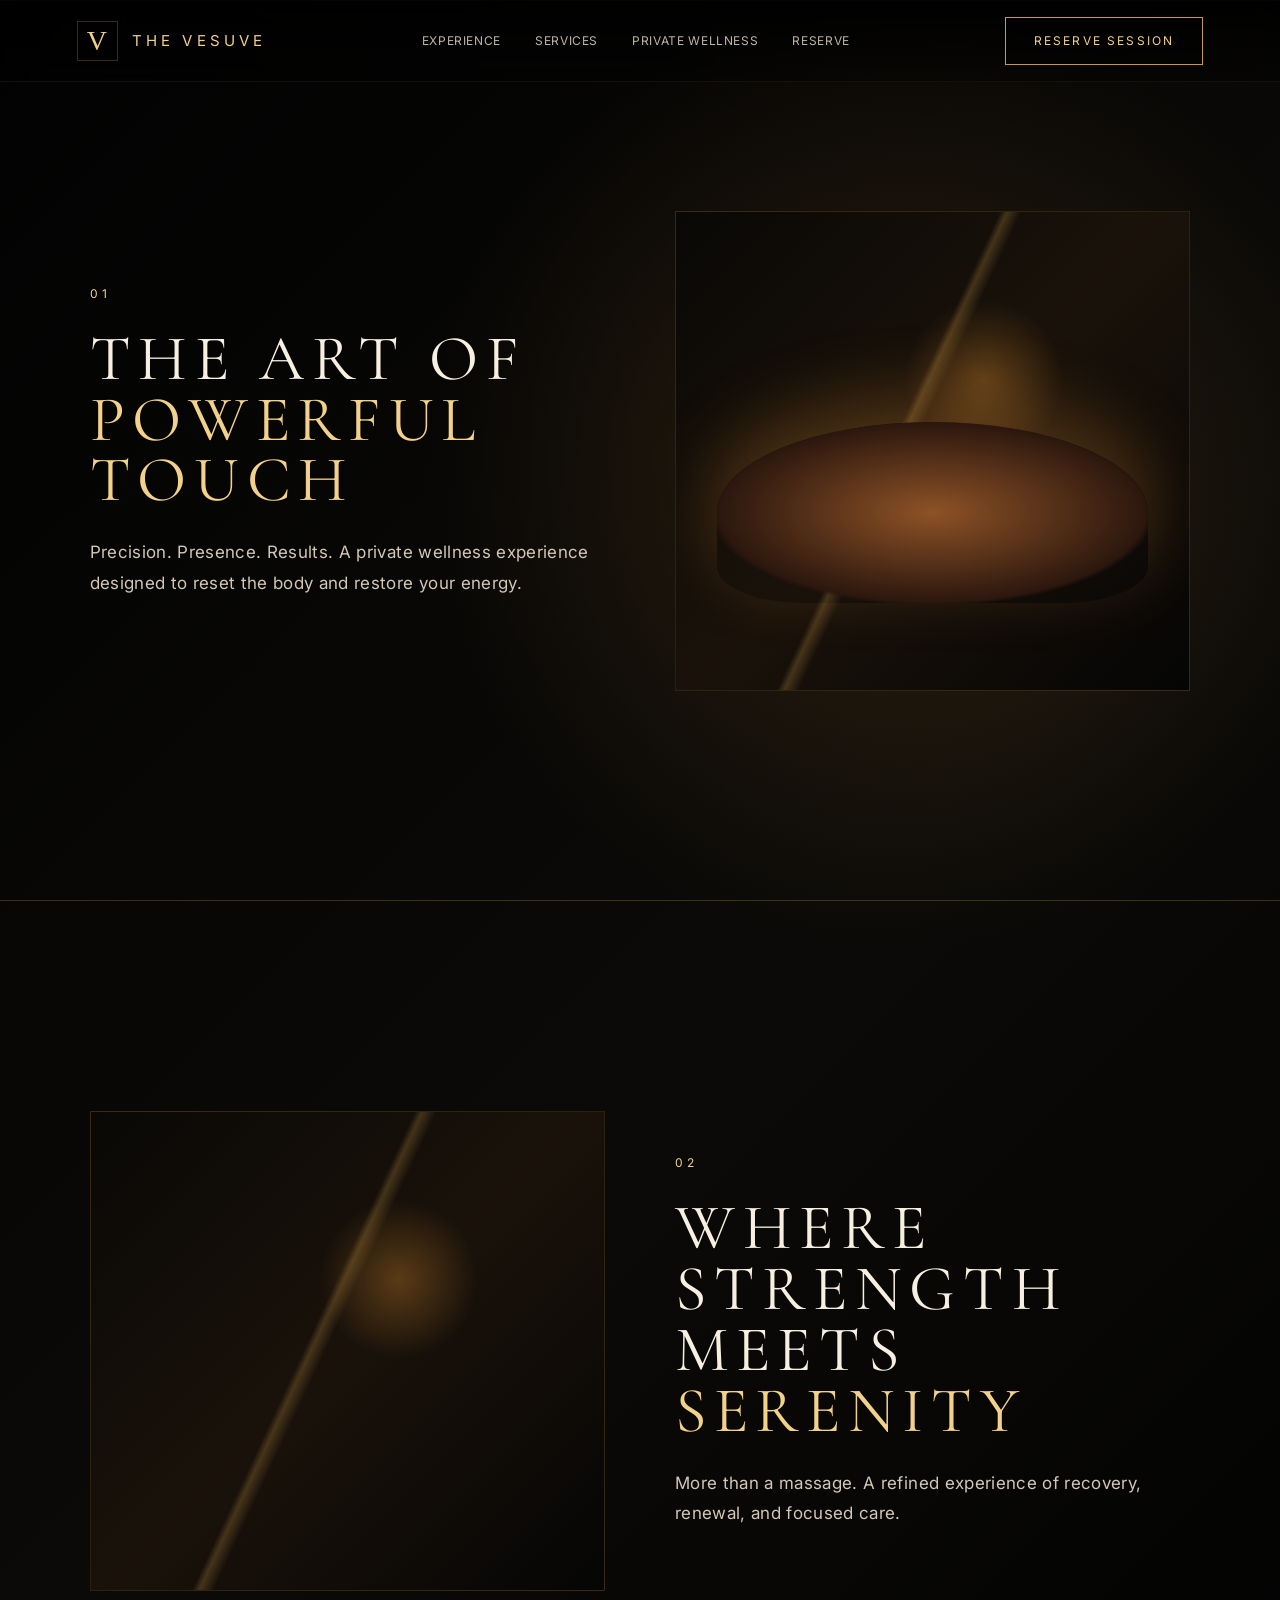
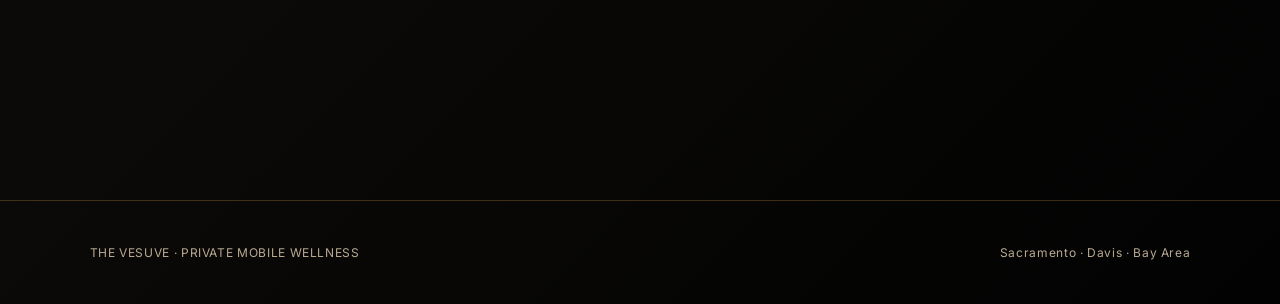
==== experience.html @ 871d91bc "Add files via upload Initial website upload" ====
<!doctype html><html lang="en"><head><meta charset="utf-8"><meta name="viewport" content="width=device-width, initial-scale=1">
<link rel="preconnect" href="https://fonts.googleapis.com"><link href="https://fonts.googleapis.com/css2?family=Cormorant+Garamond:wght@400;500&family=Inter:wght@300;400;500;600&display=swap" rel="stylesheet"><link rel="stylesheet" href="styles.css"><title>Experience | The Vesuve</title></head><body class="page"><header class="nav">
<a class="logo" href="index.html"><span class="logo-mark">V</span><span class="logo-text">THE VESUVE</span></a>
<nav class="nav-links"><a href="experience.html">Experience</a><a href="services.html">Services</a><a href="private-wellness.html">Private Wellness</a><a href="reserve.html">Reserve</a></nav>
<a class="btn" href="reserve.html">Reserve Session</a><div class="menu">☰</div>
</header><main><section class="section"><div><div class="kicker">01</div><h2>THE ART OF <span class="gold">POWERFUL TOUCH</span></h2><p class="copy">Precision. Presence. Results. A private wellness experience designed to reset the body and restore your energy.</p></div><div class="visual hands"></div></section><section class="section"><div class="visual"></div><div><div class="kicker">02</div><h2>WHERE STRENGTH MEETS <span class="gold">SERENITY</span></h2><p class="copy">More than a massage. A refined experience of recovery, renewal, and focused care.</p></div></section></main><footer class="footer"><div>THE VESUVE · PRIVATE MOBILE WELLNESS</div><div>Sacramento · Davis · Bay Area</div></footer></body></html>
---- styles.css ----
:root{
  --black:#050505; --black2:#0b0a08; --gold:#c89b43; --gold2:#f2d18a;
  --cream:#f7efe0; --muted:#b9aa92; --line:rgba(200,155,67,.28);
}
*{box-sizing:border-box}
html{scroll-behavior:smooth}
body{margin:0;background:var(--black);color:var(--cream);font-family:Inter,Arial,sans-serif;letter-spacing:.04em}
a{text-decoration:none;color:inherit}
.page{min-height:100vh;background:radial-gradient(circle at 70% 25%,rgba(201,139,54,.18),transparent 28%),linear-gradient(135deg,#020202,#0b0a08 55%,#020202)}
.nav{position:fixed;top:0;left:0;right:0;z-index:20;height:82px;display:flex;align-items:center;justify-content:space-between;padding:0 6vw;background:linear-gradient(to bottom,rgba(0,0,0,.85),rgba(0,0,0,.25));backdrop-filter:blur(10px);border-bottom:1px solid rgba(200,155,67,.10)}
.logo{display:flex;align-items:center;gap:14px;color:var(--gold2)}
.logo-mark{font-family:Georgia,serif;font-size:28px;line-height:1;border:1px solid var(--line);padding:5px 9px;color:var(--gold2)}
.logo-text{font-size:15px;letter-spacing:.28em}
.nav-links{display:flex;gap:34px;align-items:center;font-size:12px;text-transform:uppercase;color:#e7ddc9}
.nav-links a{opacity:.82}.nav-links a:hover{color:var(--gold2);opacity:1}
.btn{display:inline-flex;align-items:center;justify-content:center;gap:14px;min-height:48px;padding:0 28px;border:1px solid var(--gold);color:var(--gold2);background:rgba(0,0,0,.32);text-transform:uppercase;font-size:12px;letter-spacing:.18em}
.btn.fill{background:linear-gradient(135deg,#9d7430,#d9ad5c);color:#070707;border:none}.btn:hover{transform:translateY(-1px);box-shadow:0 0 30px rgba(200,155,67,.18)}
.menu{display:none;font-size:28px;color:var(--gold2)}
.hero{min-height:100vh;padding:130px 7vw 60px;display:grid;grid-template-columns:1fr 1.1fr;align-items:center;gap:40px}
.kicker{font-size:12px;text-transform:uppercase;color:var(--gold2);letter-spacing:.34em;margin-bottom:28px}
h1{margin:0;font-family:'Cormorant Garamond',Georgia,serif;font-size:clamp(54px,8vw,128px);font-weight:400;line-height:.86;letter-spacing:.16em}
.subtitle{font-size:13px;text-transform:uppercase;letter-spacing:.42em;margin:26px 0;color:#f3ead7}
.tagline{font-family:'Cormorant Garamond',Georgia,serif;color:var(--gold2);font-size:clamp(24px,3vw,38px);font-style:italic;letter-spacing:.03em;margin:34px 0}
.hero-v{position:relative;height:min(64vh,620px);min-height:430px;display:flex;align-items:center;justify-content:center}
.v-stone{position:absolute;inset:7% 0;background:radial-gradient(circle at 52% 62%,rgba(255,190,79,.24),transparent 20%),linear-gradient(135deg,#0b0b0b,#1b160f 55%,#050505);clip-path:polygon(17% 0,47% 0,57% 75%,85% 0,100% 0,62% 100%,48% 100%);box-shadow:0 0 90px rgba(211,151,61,.25),inset 0 0 60px rgba(255,205,108,.16);filter:drop-shadow(0 0 24px rgba(213,153,58,.55))}
.v-glow{position:absolute;bottom:12%;width:50%;height:7px;background:var(--gold2);filter:blur(14px);opacity:.8}
.hero-card{position:absolute;inset:auto 6% 6% auto;width:58%;height:72%;border:1px solid rgba(200,155,67,.13);background:radial-gradient(circle at 40% 40%,rgba(255,185,70,.08),transparent 35%)}
.section{min-height:100vh;padding:120px 7vw;display:grid;grid-template-columns:1fr 1fr;gap:70px;align-items:center;border-top:1px solid var(--line)}
.section h2{font-family:'Cormorant Garamond',Georgia,serif;font-size:clamp(38px,5vw,78px);line-height:.95;font-weight:400;letter-spacing:.12em;margin:0 0 26px}
.gold{color:var(--gold2)}.copy{font-size:17px;line-height:1.8;letter-spacing:.02em;color:#d3c7b6;max-width:560px}
.visual{min-height:480px;border:1px solid rgba(200,155,67,.18);background:linear-gradient(135deg,#090806,#1a120a,#050505);position:relative;overflow:hidden}
.visual:before{content:"";position:absolute;inset:0;background:radial-gradient(circle at 60% 35%,rgba(255,165,55,.28),transparent 18%),linear-gradient(115deg,transparent 0 44%,rgba(255,194,91,.2) 45%,transparent 47%)}
.visual.hands:after{content:"";position:absolute;left:8%;right:8%;bottom:18%;height:38%;border-radius:50% 50% 20% 20%;background:radial-gradient(ellipse at center,#8d5226,#2c170e 70%,transparent 73%);box-shadow:0 -25px 70px rgba(255,158,58,.25)}
.visual.room:before{background:linear-gradient(to right,rgba(0,0,0,.2),rgba(0,0,0,.75)),radial-gradient(circle at 72% 45%,rgba(255,172,64,.32),transparent 18%),linear-gradient(90deg,transparent 0 50%,rgba(201,155,67,.28) 50% 51%,transparent 52%),linear-gradient(135deg,#060504,#1b130c,#050505)}
.visual.room:after{content:"";position:absolute;left:10%;right:10%;bottom:18%;height:18%;background:#090807;border:1px solid rgba(200,155,67,.22);box-shadow:0 -30px 60px rgba(255,169,62,.15)}
.service{display:grid;grid-template-columns:1fr auto;gap:20px;padding:26px 0;border-bottom:1px solid var(--line)}
.service h3{margin:0 0 8px;font-size:15px;text-transform:uppercase;color:#fff;letter-spacing:.22em}.service p{margin:0;color:var(--muted);line-height:1.6;font-size:14px}.price{color:var(--gold2);font-size:13px;white-space:nowrap}
.form{max-width:700px;width:100%;display:grid;grid-template-columns:1fr 1fr;gap:16px}
.input,.textarea,select{width:100%;background:#080806;border:1px solid rgba(200,155,67,.23);color:var(--cream);padding:16px;font-size:14px;outline:none}.textarea{grid-column:1/-1;min-height:120px}.form .btn{grid-column:1/-1}
.features{display:grid;grid-template-columns:repeat(5,1fr);gap:20px;border-top:1px solid var(--line);padding-top:45px}
.feature{text-align:center;border-right:1px solid var(--line);padding:0 12px}.feature:last-child{border-right:none}.icon{font-size:34px;color:var(--gold2);margin-bottom:16px}.feature h3{font-size:13px;text-transform:uppercase;letter-spacing:.18em}
.footer{padding:44px 7vw;border-top:1px solid var(--line);display:flex;justify-content:space-between;color:var(--muted);font-size:12px}
@media(max-width:900px){.nav-links{display:none}.menu{display:block}.nav{height:70px}.hero,.section{grid-template-columns:1fr;padding:110px 6vw 60px}.hero-v{min-height:320px;height:42vh;order:-1}.features{grid-template-columns:1fr 1fr}.form{grid-template-columns:1fr}.footer{flex-direction:column;gap:16px}}
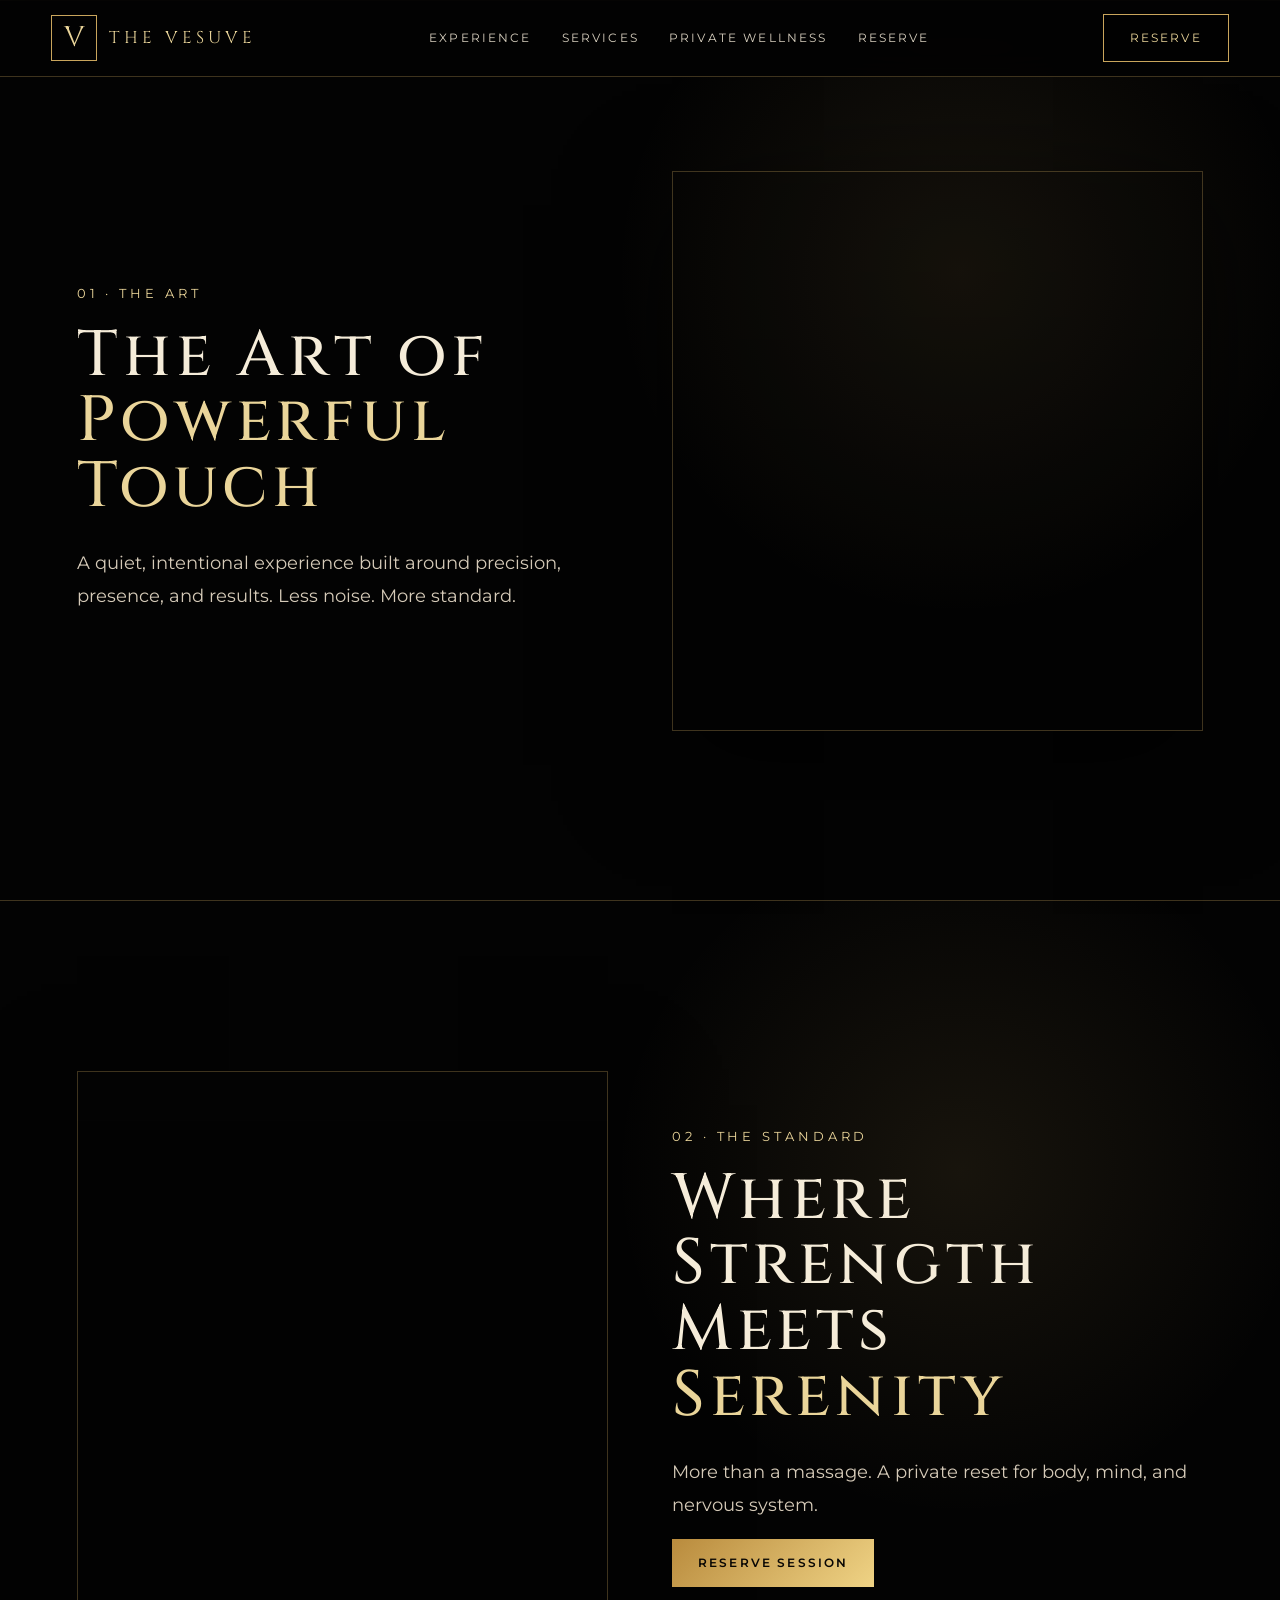
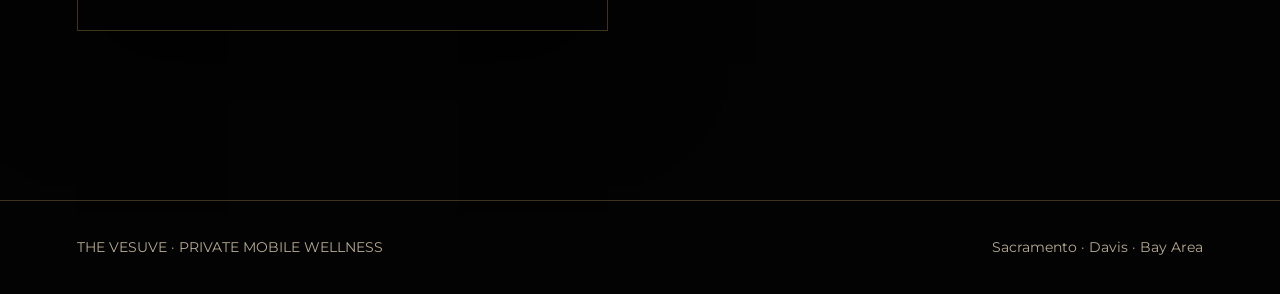
==== commit df2cfa91: "Upload website redesign V2" ====
--- a/experience.html
+++ b/experience.html
@@ -1,6 +1 @@
-<!doctype html><html lang="en"><head><meta charset="utf-8"><meta name="viewport" content="width=device-width, initial-scale=1">
-<link rel="preconnect" href="https://fonts.googleapis.com"><link href="https://fonts.googleapis.com/css2?family=Cormorant+Garamond:wght@400;500&family=Inter:wght@300;400;500;600&display=swap" rel="stylesheet"><link rel="stylesheet" href="styles.css"><title>Experience | The Vesuve</title></head><body class="page"><header class="nav">
-<a class="logo" href="index.html"><span class="logo-mark">V</span><span class="logo-text">THE VESUVE</span></a>
-<nav class="nav-links"><a href="experience.html">Experience</a><a href="services.html">Services</a><a href="private-wellness.html">Private Wellness</a><a href="reserve.html">Reserve</a></nav>
-<a class="btn" href="reserve.html">Reserve Session</a><div class="menu">☰</div>
-</header><main><section class="section"><div><div class="kicker">01</div><h2>THE ART OF <span class="gold">POWERFUL TOUCH</span></h2><p class="copy">Precision. Presence. Results. A private wellness experience designed to reset the body and restore your energy.</p></div><div class="visual hands"></div></section><section class="section"><div class="visual"></div><div><div class="kicker">02</div><h2>WHERE STRENGTH MEETS <span class="gold">SERENITY</span></h2><p class="copy">More than a massage. A refined experience of recovery, renewal, and focused care.</p></div></section></main><footer class="footer"><div>THE VESUVE · PRIVATE MOBILE WELLNESS</div><div>Sacramento · Davis · Bay Area</div></footer></body></html>+<!doctype html><html lang="en"><head><meta charset="utf-8"><meta name="viewport" content="width=device-width, initial-scale=1"><link rel="preconnect" href="https://fonts.googleapis.com"><link href="https://fonts.googleapis.com/css2?family=Cinzel:wght@400;500;600&family=Cormorant+Garamond:ital,wght@0,400;0,500;1,400;1,500&family=Montserrat:wght@300;400;500;600&display=swap" rel="stylesheet"><link rel="stylesheet" href="styles.css"><title>Experience | The Vesuve</title></head><body><header class="site-header"><a class="brand" href="index.html"><span class="brand-mark">V</span><span class="brand-name">THE VESUVE</span></a><nav class="nav"><a href="experience.html">Experience</a><a href="services.html">Services</a><a href="private-wellness.html">Private Wellness</a><a href="reserve.html">Reserve</a></nav><div class="header-actions"><a class="btn" href="reserve.html">Reserve</a><button class="menu-btn" data-menu-button aria-label="Open menu" aria-expanded="false">☰</button></div></header><nav class="mobile-menu" data-mobile-menu><a href="experience.html">Experience</a><a href="services.html">Services</a><a href="private-wellness.html">Private Wellness</a><a href="reserve.html">Reserve</a><a class="btn gold" href="reserve.html">Reserve Your Session</a></nav><main><section class="split"><div><p class="eyebrow">01 · The Art</p><h2>The Art of <span class="gold-text">Powerful Touch</span></h2><p class="copy">A quiet, intentional experience built around precision, presence, and results. Less noise. More standard.</p></div><div class="photo experience"></div></section><section class="split reverse"><div><p class="eyebrow">02 · The Standard</p><h2>Where Strength Meets <span class="gold-text">Serenity</span></h2><p class="copy">More than a massage. A private reset for body, mind, and nervous system.</p><a class="btn gold" href="reserve.html">Reserve Session</a></div><div class="photo private"></div></section></main><footer class="footer"><div>THE VESUVE · PRIVATE MOBILE WELLNESS</div><div>Sacramento · Davis · Bay Area</div></footer><script src="script.js"></script></body></html>
--- a/styles.css
+++ b/styles.css
@@ -1,44 +1,15 @@
 
-:root{
-  --black:#050505; --black2:#0b0a08; --gold:#c89b43; --gold2:#f2d18a;
-  --cream:#f7efe0; --muted:#b9aa92; --line:rgba(200,155,67,.28);
-}
-*{box-sizing:border-box}
-html{scroll-behavior:smooth}
-body{margin:0;background:var(--black);color:var(--cream);font-family:Inter,Arial,sans-serif;letter-spacing:.04em}
-a{text-decoration:none;color:inherit}
-.page{min-height:100vh;background:radial-gradient(circle at 70% 25%,rgba(201,139,54,.18),transparent 28%),linear-gradient(135deg,#020202,#0b0a08 55%,#020202)}
-.nav{position:fixed;top:0;left:0;right:0;z-index:20;height:82px;display:flex;align-items:center;justify-content:space-between;padding:0 6vw;background:linear-gradient(to bottom,rgba(0,0,0,.85),rgba(0,0,0,.25));backdrop-filter:blur(10px);border-bottom:1px solid rgba(200,155,67,.10)}
-.logo{display:flex;align-items:center;gap:14px;color:var(--gold2)}
-.logo-mark{font-family:Georgia,serif;font-size:28px;line-height:1;border:1px solid var(--line);padding:5px 9px;color:var(--gold2)}
-.logo-text{font-size:15px;letter-spacing:.28em}
-.nav-links{display:flex;gap:34px;align-items:center;font-size:12px;text-transform:uppercase;color:#e7ddc9}
-.nav-links a{opacity:.82}.nav-links a:hover{color:var(--gold2);opacity:1}
-.btn{display:inline-flex;align-items:center;justify-content:center;gap:14px;min-height:48px;padding:0 28px;border:1px solid var(--gold);color:var(--gold2);background:rgba(0,0,0,.32);text-transform:uppercase;font-size:12px;letter-spacing:.18em}
-.btn.fill{background:linear-gradient(135deg,#9d7430,#d9ad5c);color:#070707;border:none}.btn:hover{transform:translateY(-1px);box-shadow:0 0 30px rgba(200,155,67,.18)}
-.menu{display:none;font-size:28px;color:var(--gold2)}
-.hero{min-height:100vh;padding:130px 7vw 60px;display:grid;grid-template-columns:1fr 1.1fr;align-items:center;gap:40px}
-.kicker{font-size:12px;text-transform:uppercase;color:var(--gold2);letter-spacing:.34em;margin-bottom:28px}
-h1{margin:0;font-family:'Cormorant Garamond',Georgia,serif;font-size:clamp(54px,8vw,128px);font-weight:400;line-height:.86;letter-spacing:.16em}
-.subtitle{font-size:13px;text-transform:uppercase;letter-spacing:.42em;margin:26px 0;color:#f3ead7}
-.tagline{font-family:'Cormorant Garamond',Georgia,serif;color:var(--gold2);font-size:clamp(24px,3vw,38px);font-style:italic;letter-spacing:.03em;margin:34px 0}
-.hero-v{position:relative;height:min(64vh,620px);min-height:430px;display:flex;align-items:center;justify-content:center}
-.v-stone{position:absolute;inset:7% 0;background:radial-gradient(circle at 52% 62%,rgba(255,190,79,.24),transparent 20%),linear-gradient(135deg,#0b0b0b,#1b160f 55%,#050505);clip-path:polygon(17% 0,47% 0,57% 75%,85% 0,100% 0,62% 100%,48% 100%);box-shadow:0 0 90px rgba(211,151,61,.25),inset 0 0 60px rgba(255,205,108,.16);filter:drop-shadow(0 0 24px rgba(213,153,58,.55))}
-.v-glow{position:absolute;bottom:12%;width:50%;height:7px;background:var(--gold2);filter:blur(14px);opacity:.8}
-.hero-card{position:absolute;inset:auto 6% 6% auto;width:58%;height:72%;border:1px solid rgba(200,155,67,.13);background:radial-gradient(circle at 40% 40%,rgba(255,185,70,.08),transparent 35%)}
-.section{min-height:100vh;padding:120px 7vw;display:grid;grid-template-columns:1fr 1fr;gap:70px;align-items:center;border-top:1px solid var(--line)}
-.section h2{font-family:'Cormorant Garamond',Georgia,serif;font-size:clamp(38px,5vw,78px);line-height:.95;font-weight:400;letter-spacing:.12em;margin:0 0 26px}
-.gold{color:var(--gold2)}.copy{font-size:17px;line-height:1.8;letter-spacing:.02em;color:#d3c7b6;max-width:560px}
-.visual{min-height:480px;border:1px solid rgba(200,155,67,.18);background:linear-gradient(135deg,#090806,#1a120a,#050505);position:relative;overflow:hidden}
-.visual:before{content:"";position:absolute;inset:0;background:radial-gradient(circle at 60% 35%,rgba(255,165,55,.28),transparent 18%),linear-gradient(115deg,transparent 0 44%,rgba(255,194,91,.2) 45%,transparent 47%)}
-.visual.hands:after{content:"";position:absolute;left:8%;right:8%;bottom:18%;height:38%;border-radius:50% 50% 20% 20%;background:radial-gradient(ellipse at center,#8d5226,#2c170e 70%,transparent 73%);box-shadow:0 -25px 70px rgba(255,158,58,.25)}
-.visual.room:before{background:linear-gradient(to right,rgba(0,0,0,.2),rgba(0,0,0,.75)),radial-gradient(circle at 72% 45%,rgba(255,172,64,.32),transparent 18%),linear-gradient(90deg,transparent 0 50%,rgba(201,155,67,.28) 50% 51%,transparent 52%),linear-gradient(135deg,#060504,#1b130c,#050505)}
-.visual.room:after{content:"";position:absolute;left:10%;right:10%;bottom:18%;height:18%;background:#090807;border:1px solid rgba(200,155,67,.22);box-shadow:0 -30px 60px rgba(255,169,62,.15)}
-.service{display:grid;grid-template-columns:1fr auto;gap:20px;padding:26px 0;border-bottom:1px solid var(--line)}
-.service h3{margin:0 0 8px;font-size:15px;text-transform:uppercase;color:#fff;letter-spacing:.22em}.service p{margin:0;color:var(--muted);line-height:1.6;font-size:14px}.price{color:var(--gold2);font-size:13px;white-space:nowrap}
-.form{max-width:700px;width:100%;display:grid;grid-template-columns:1fr 1fr;gap:16px}
-.input,.textarea,select{width:100%;background:#080806;border:1px solid rgba(200,155,67,.23);color:var(--cream);padding:16px;font-size:14px;outline:none}.textarea{grid-column:1/-1;min-height:120px}.form .btn{grid-column:1/-1}
-.features{display:grid;grid-template-columns:repeat(5,1fr);gap:20px;border-top:1px solid var(--line);padding-top:45px}
-.feature{text-align:center;border-right:1px solid var(--line);padding:0 12px}.feature:last-child{border-right:none}.icon{font-size:34px;color:var(--gold2);margin-bottom:16px}.feature h3{font-size:13px;text-transform:uppercase;letter-spacing:.18em}
-.footer{padding:44px 7vw;border-top:1px solid var(--line);display:flex;justify-content:space-between;color:var(--muted);font-size:12px}
-@media(max-width:900px){.nav-links{display:none}.menu{display:block}.nav{height:70px}.hero,.section{grid-template-columns:1fr;padding:110px 6vw 60px}.hero-v{min-height:320px;height:42vh;order:-1}.features{grid-template-columns:1fr 1fr}.form{grid-template-columns:1fr}.footer{flex-direction:column;gap:16px}}
+:root{--black:#030303;--gold:#c9a55c;--gold-soft:#ead59a;--cream:#f5ecd9;--muted:#b7aa92;--line:rgba(201,165,92,.30)}
+*{box-sizing:border-box}html{scroll-behavior:smooth}body{margin:0;background:#030303;color:var(--cream);font-family:"Montserrat",Arial,sans-serif;line-height:1.5}a{text-decoration:none;color:inherit}
+.site-header{position:fixed;top:0;left:0;right:0;z-index:100;min-height:74px;display:flex;align-items:center;justify-content:space-between;padding:14px clamp(18px,4vw,64px);background:rgba(3,3,3,.90);backdrop-filter:blur(16px);border-bottom:1px solid var(--line)}
+.brand{display:flex;align-items:center;gap:12px}.brand-mark{width:46px;height:46px;border:1px solid var(--gold);display:grid;place-items:center;color:var(--gold-soft);font-family:"Cinzel",Georgia,serif;font-size:28px}.brand-name{font-family:"Cinzel",Georgia,serif;font-size:17px;letter-spacing:.24em;color:var(--gold-soft);white-space:nowrap}
+.nav{display:flex;gap:30px;align-items:center}.nav a{font-size:12px;letter-spacing:.18em;text-transform:uppercase;color:var(--cream);opacity:.88}.nav a:hover{color:var(--gold-soft)}
+.header-actions{display:flex;align-items:center;gap:12px}.btn{border:1px solid var(--gold);color:var(--gold-soft);background:rgba(0,0,0,.38);min-height:48px;padding:0 26px;display:inline-flex;align-items:center;justify-content:center;text-transform:uppercase;font-size:12px;letter-spacing:.18em;cursor:pointer}.btn.gold{background:linear-gradient(135deg,#b98b3d,#efd385);color:#080603;border:none;font-weight:600}.menu-btn{display:none;width:48px;height:48px;border:1px solid var(--line);background:transparent;color:var(--gold-soft);font-size:27px}
+.mobile-menu{display:none;position:fixed;top:74px;left:0;right:0;z-index:90;background:rgba(3,3,3,.98);border-bottom:1px solid var(--line);padding:22px}.mobile-menu.open{display:block}.mobile-menu a{display:block;padding:18px 6px;border-bottom:1px solid rgba(201,165,92,.14);text-transform:uppercase;letter-spacing:.18em;color:var(--cream)}.mobile-menu .btn{width:100%;margin-top:20px}
+.hero{min-height:100svh;padding:120px clamp(22px,6vw,88px) 60px;display:grid;grid-template-columns:1fr 1fr;gap:50px;align-items:center;overflow:hidden;background:linear-gradient(90deg,rgba(0,0,0,.98) 0%,rgba(0,0,0,.72) 45%,rgba(0,0,0,.45) 100%),url("assets/hero.jpg");background-size:cover;background-position:center}.hero-copy{max-width:680px}.kicker{color:var(--gold-soft);font-size:13px;letter-spacing:.32em;text-transform:uppercase;margin:0 0 24px}.hero h1{font-family:"Cinzel",Georgia,serif;font-weight:500;font-size:clamp(54px,8vw,120px);line-height:.92;letter-spacing:.13em;margin:0 0 26px;color:var(--cream);text-shadow:0 4px 38px rgba(0,0,0,.65)}.tagline{font-family:"Cormorant Garamond",Georgia,serif;font-style:italic;font-size:clamp(28px,3.2vw,48px);color:var(--gold-soft);margin:24px 0 36px}.hero-sub{font-size:18px;color:var(--muted);max-width:520px;letter-spacing:.06em}
+.v-symbol{justify-self:center;width:min(42vw,520px);aspect-ratio:1/1.1;position:relative;filter:drop-shadow(0 0 45px rgba(214,163,62,.45))}.v-symbol:before{content:"";position:absolute;inset:0;background:radial-gradient(circle at 50% 78%,rgba(255,205,91,.45),transparent 17%),linear-gradient(135deg,#050505,#21180f 55%,#050505);clip-path:polygon(10% 0,40% 0,53% 70%,83% 0,100% 0,61% 100%,45% 100%);box-shadow:inset 0 0 70px rgba(234,213,154,.12)}.v-symbol:after{content:"";position:absolute;left:25%;right:25%;bottom:3%;height:8px;background:var(--gold-soft);filter:blur(18px)}
+.split{min-height:100svh;padding:110px clamp(22px,6vw,88px);display:grid;grid-template-columns:1fr 1fr;gap:64px;align-items:center;border-top:1px solid var(--line);background:radial-gradient(circle at 75% 30%,rgba(201,165,92,.10),transparent 30%),#030303}.split.reverse .photo{order:-1}.eyebrow{color:var(--gold-soft);font-size:13px;letter-spacing:.30em;text-transform:uppercase;margin-bottom:20px}h2{font-family:"Cinzel",Georgia,serif;font-size:clamp(38px,5vw,76px);line-height:1.03;letter-spacing:.08em;margin:0 0 26px;font-weight:500}.gold-text{color:var(--gold-soft)}.copy{color:#d5cab8;font-size:18px;max-width:600px;line-height:1.8}.photo{min-height:560px;border:1px solid var(--line);background-size:cover;background-position:center;box-shadow:0 34px 100px rgba(0,0,0,.65)}.photo.experience{background-image:linear-gradient(rgba(0,0,0,.12),rgba(0,0,0,.22)),url("assets/experience.jpg")}.photo.private{background-image:linear-gradient(rgba(0,0,0,.15),rgba(0,0,0,.35)),url("assets/private-wellness.jpg")}.photo.services{background-image:linear-gradient(rgba(0,0,0,.2),rgba(0,0,0,.42)),url("assets/services.jpg")}
+.services-page{padding:120px clamp(22px,6vw,88px) 80px;min-height:100svh;background:#030303}.services-grid{margin-top:42px;display:grid;grid-template-columns:repeat(2,minmax(0,1fr));gap:18px}.service-card{border:1px solid var(--line);padding:30px;background:linear-gradient(135deg,rgba(255,255,255,.035),rgba(201,165,92,.035))}.service-card h3{font-family:"Cinzel",Georgia,serif;letter-spacing:.12em;font-size:22px;margin:0 0 10px}.service-card p{color:var(--muted);margin:0 0 18px;font-size:16px;line-height:1.6}.price{color:var(--gold-soft);letter-spacing:.18em;font-size:12px;text-transform:uppercase}
+.reserve-page{min-height:100svh;padding:120px clamp(22px,6vw,88px) 80px;display:grid;grid-template-columns:1fr 1fr;gap:60px;align-items:start;background:linear-gradient(90deg,rgba(0,0,0,.94),rgba(0,0,0,.72)),url("assets/private-wellness.jpg");background-size:cover;background-position:center}.form{border:1px solid var(--line);background:rgba(3,3,3,.78);padding:28px;display:grid;gap:16px}.input,.textarea,select{width:100%;min-height:54px;padding:15px 16px;background:#080705;border:1px solid rgba(201,165,92,.25);color:var(--cream);font-size:16px;outline:none}.textarea{min-height:140px;resize:vertical}
+.footer{border-top:1px solid var(--line);padding:36px clamp(22px,6vw,88px);color:var(--muted);display:flex;justify-content:space-between;gap:20px;font-size:14px}
+@media(max-width:920px){.site-header{min-height:70px;padding:12px 16px}.brand-name{font-size:14px;letter-spacing:.18em}.brand-mark{width:42px;height:42px;font-size:25px}.nav{display:none}.header-actions .btn{display:none}.menu-btn{display:grid;place-items:center}.mobile-menu{top:70px}.hero{min-height:100svh;grid-template-columns:1fr;padding:118px 22px 54px;background:linear-gradient(180deg,rgba(0,0,0,.96) 0%,rgba(0,0,0,.76) 55%,rgba(0,0,0,.92) 100%),url("assets/hero.jpg");background-size:cover;background-position:center}.v-symbol{order:-1;width:min(72vw,330px);margin:0 auto -18px}.hero h1{font-size:clamp(44px,14vw,64px);letter-spacing:.10em;line-height:.95}.tagline{font-size:31px;margin:20px 0 30px}.hero-sub{font-size:16px}.btn{width:100%;min-height:56px;font-size:12px}.split,.reserve-page{grid-template-columns:1fr;padding:92px 22px 58px;gap:34px}.split.reverse .photo{order:0}h2{font-size:clamp(34px,11vw,52px)}.copy{font-size:17px;line-height:1.7}.photo{min-height:360px;background-position:center}.services-page{padding:100px 22px 60px}.services-grid{grid-template-columns:1fr}.service-card{padding:24px}.footer{flex-direction:column;font-size:13px}}
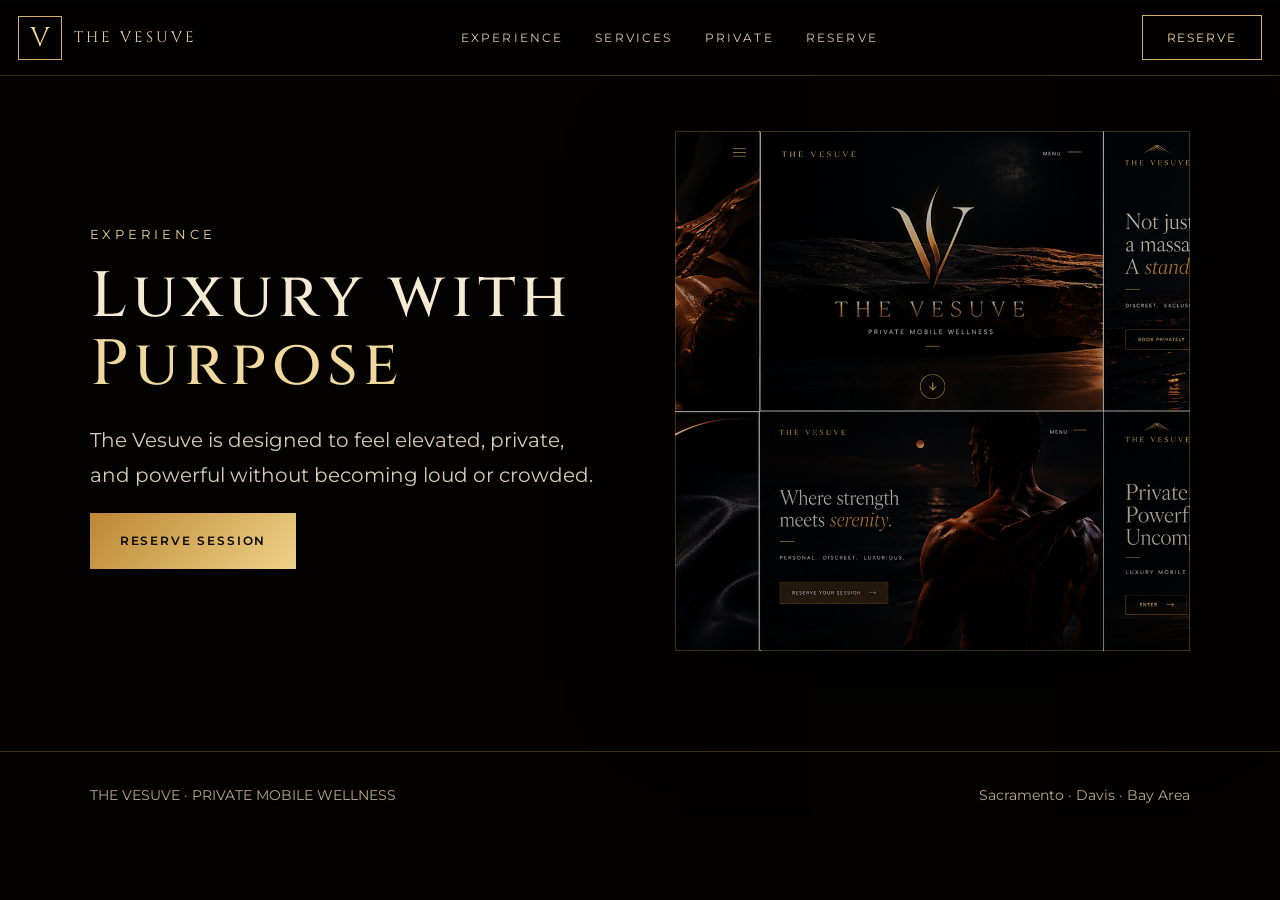
==== commit 164e44e2: "Add files via upload" ====
--- a/experience.html
+++ b/experience.html
@@ -1 +1 @@
-<!doctype html><html lang="en"><head><meta charset="utf-8"><meta name="viewport" content="width=device-width, initial-scale=1"><link rel="preconnect" href="https://fonts.googleapis.com"><link href="https://fonts.googleapis.com/css2?family=Cinzel:wght@400;500;600&family=Cormorant+Garamond:ital,wght@0,400;0,500;1,400;1,500&family=Montserrat:wght@300;400;500;600&display=swap" rel="stylesheet"><link rel="stylesheet" href="styles.css"><title>Experience | The Vesuve</title></head><body><header class="site-header"><a class="brand" href="index.html"><span class="brand-mark">V</span><span class="brand-name">THE VESUVE</span></a><nav class="nav"><a href="experience.html">Experience</a><a href="services.html">Services</a><a href="private-wellness.html">Private Wellness</a><a href="reserve.html">Reserve</a></nav><div class="header-actions"><a class="btn" href="reserve.html">Reserve</a><button class="menu-btn" data-menu-button aria-label="Open menu" aria-expanded="false">☰</button></div></header><nav class="mobile-menu" data-mobile-menu><a href="experience.html">Experience</a><a href="services.html">Services</a><a href="private-wellness.html">Private Wellness</a><a href="reserve.html">Reserve</a><a class="btn gold" href="reserve.html">Reserve Your Session</a></nav><main><section class="split"><div><p class="eyebrow">01 · The Art</p><h2>The Art of <span class="gold-text">Powerful Touch</span></h2><p class="copy">A quiet, intentional experience built around precision, presence, and results. Less noise. More standard.</p></div><div class="photo experience"></div></section><section class="split reverse"><div><p class="eyebrow">02 · The Standard</p><h2>Where Strength Meets <span class="gold-text">Serenity</span></h2><p class="copy">More than a massage. A private reset for body, mind, and nervous system.</p><a class="btn gold" href="reserve.html">Reserve Session</a></div><div class="photo private"></div></section></main><footer class="footer"><div>THE VESUVE · PRIVATE MOBILE WELLNESS</div><div>Sacramento · Davis · Bay Area</div></footer><script src="script.js"></script></body></html>+<!doctype html><html lang="en"><head><meta charset="utf-8"><meta name="viewport" content="width=device-width, initial-scale=1"><link rel="preconnect" href="https://fonts.googleapis.com"><link href="https://fonts.googleapis.com/css2?family=Cinzel:wght@400;500;600&family=Cormorant+Garamond:ital,wght@0,400;0,500;1,400;1,500&family=Montserrat:wght@300;400;500;600&display=swap" rel="stylesheet"><link rel="stylesheet" href="styles.css"><title>Experience | The Vesuve</title></head><body><header class="header"><a class="logo" href="index.html"><span class="logo-v">V</span><span class="logo-text">THE VESUVE</span></a><nav class="desktop-nav"><a href="index.html#experience">Experience</a><a href="index.html#services">Services</a><a href="index.html#private">Private</a><a href="reserve.html">Reserve</a></nav><a class="desktop-cta" href="reserve.html">Reserve</a><button class="menu-button" data-menu-button aria-label="Open menu" aria-expanded="false">☰</button></header><nav class="mobile-menu" data-mobile-menu><a href="index.html#experience">Experience</a><a href="index.html#services">Services</a><a href="index.html#private">Private Wellness</a><a href="reserve.html">Reserve</a><a class="gold-button" href="reserve.html">Reserve Session</a></nav><main><section class="section" style="padding-top:130px"><div class="section-text"><p class="eyebrow">Experience</p><h2>Luxury with <span class="gold">Purpose</span></h2><p class="copy">The Vesuve is designed to feel elevated, private, and powerful without becoming loud or crowded.</p><a class="gold-button" href="reserve.html">Reserve Session</a></div><div class="image-panel experience-img"></div></section></main><footer class="footer"><div>THE VESUVE · PRIVATE MOBILE WELLNESS</div><div>Sacramento · Davis · Bay Area</div></footer><script src="script.js"></script></body></html>
--- a/styles.css
+++ b/styles.css
@@ -1,15 +1,316 @@
 
-:root{--black:#030303;--gold:#c9a55c;--gold-soft:#ead59a;--cream:#f5ecd9;--muted:#b7aa92;--line:rgba(201,165,92,.30)}
-*{box-sizing:border-box}html{scroll-behavior:smooth}body{margin:0;background:#030303;color:var(--cream);font-family:"Montserrat",Arial,sans-serif;line-height:1.5}a{text-decoration:none;color:inherit}
-.site-header{position:fixed;top:0;left:0;right:0;z-index:100;min-height:74px;display:flex;align-items:center;justify-content:space-between;padding:14px clamp(18px,4vw,64px);background:rgba(3,3,3,.90);backdrop-filter:blur(16px);border-bottom:1px solid var(--line)}
-.brand{display:flex;align-items:center;gap:12px}.brand-mark{width:46px;height:46px;border:1px solid var(--gold);display:grid;place-items:center;color:var(--gold-soft);font-family:"Cinzel",Georgia,serif;font-size:28px}.brand-name{font-family:"Cinzel",Georgia,serif;font-size:17px;letter-spacing:.24em;color:var(--gold-soft);white-space:nowrap}
-.nav{display:flex;gap:30px;align-items:center}.nav a{font-size:12px;letter-spacing:.18em;text-transform:uppercase;color:var(--cream);opacity:.88}.nav a:hover{color:var(--gold-soft)}
-.header-actions{display:flex;align-items:center;gap:12px}.btn{border:1px solid var(--gold);color:var(--gold-soft);background:rgba(0,0,0,.38);min-height:48px;padding:0 26px;display:inline-flex;align-items:center;justify-content:center;text-transform:uppercase;font-size:12px;letter-spacing:.18em;cursor:pointer}.btn.gold{background:linear-gradient(135deg,#b98b3d,#efd385);color:#080603;border:none;font-weight:600}.menu-btn{display:none;width:48px;height:48px;border:1px solid var(--line);background:transparent;color:var(--gold-soft);font-size:27px}
-.mobile-menu{display:none;position:fixed;top:74px;left:0;right:0;z-index:90;background:rgba(3,3,3,.98);border-bottom:1px solid var(--line);padding:22px}.mobile-menu.open{display:block}.mobile-menu a{display:block;padding:18px 6px;border-bottom:1px solid rgba(201,165,92,.14);text-transform:uppercase;letter-spacing:.18em;color:var(--cream)}.mobile-menu .btn{width:100%;margin-top:20px}
-.hero{min-height:100svh;padding:120px clamp(22px,6vw,88px) 60px;display:grid;grid-template-columns:1fr 1fr;gap:50px;align-items:center;overflow:hidden;background:linear-gradient(90deg,rgba(0,0,0,.98) 0%,rgba(0,0,0,.72) 45%,rgba(0,0,0,.45) 100%),url("assets/hero.jpg");background-size:cover;background-position:center}.hero-copy{max-width:680px}.kicker{color:var(--gold-soft);font-size:13px;letter-spacing:.32em;text-transform:uppercase;margin:0 0 24px}.hero h1{font-family:"Cinzel",Georgia,serif;font-weight:500;font-size:clamp(54px,8vw,120px);line-height:.92;letter-spacing:.13em;margin:0 0 26px;color:var(--cream);text-shadow:0 4px 38px rgba(0,0,0,.65)}.tagline{font-family:"Cormorant Garamond",Georgia,serif;font-style:italic;font-size:clamp(28px,3.2vw,48px);color:var(--gold-soft);margin:24px 0 36px}.hero-sub{font-size:18px;color:var(--muted);max-width:520px;letter-spacing:.06em}
-.v-symbol{justify-self:center;width:min(42vw,520px);aspect-ratio:1/1.1;position:relative;filter:drop-shadow(0 0 45px rgba(214,163,62,.45))}.v-symbol:before{content:"";position:absolute;inset:0;background:radial-gradient(circle at 50% 78%,rgba(255,205,91,.45),transparent 17%),linear-gradient(135deg,#050505,#21180f 55%,#050505);clip-path:polygon(10% 0,40% 0,53% 70%,83% 0,100% 0,61% 100%,45% 100%);box-shadow:inset 0 0 70px rgba(234,213,154,.12)}.v-symbol:after{content:"";position:absolute;left:25%;right:25%;bottom:3%;height:8px;background:var(--gold-soft);filter:blur(18px)}
-.split{min-height:100svh;padding:110px clamp(22px,6vw,88px);display:grid;grid-template-columns:1fr 1fr;gap:64px;align-items:center;border-top:1px solid var(--line);background:radial-gradient(circle at 75% 30%,rgba(201,165,92,.10),transparent 30%),#030303}.split.reverse .photo{order:-1}.eyebrow{color:var(--gold-soft);font-size:13px;letter-spacing:.30em;text-transform:uppercase;margin-bottom:20px}h2{font-family:"Cinzel",Georgia,serif;font-size:clamp(38px,5vw,76px);line-height:1.03;letter-spacing:.08em;margin:0 0 26px;font-weight:500}.gold-text{color:var(--gold-soft)}.copy{color:#d5cab8;font-size:18px;max-width:600px;line-height:1.8}.photo{min-height:560px;border:1px solid var(--line);background-size:cover;background-position:center;box-shadow:0 34px 100px rgba(0,0,0,.65)}.photo.experience{background-image:linear-gradient(rgba(0,0,0,.12),rgba(0,0,0,.22)),url("assets/experience.jpg")}.photo.private{background-image:linear-gradient(rgba(0,0,0,.15),rgba(0,0,0,.35)),url("assets/private-wellness.jpg")}.photo.services{background-image:linear-gradient(rgba(0,0,0,.2),rgba(0,0,0,.42)),url("assets/services.jpg")}
-.services-page{padding:120px clamp(22px,6vw,88px) 80px;min-height:100svh;background:#030303}.services-grid{margin-top:42px;display:grid;grid-template-columns:repeat(2,minmax(0,1fr));gap:18px}.service-card{border:1px solid var(--line);padding:30px;background:linear-gradient(135deg,rgba(255,255,255,.035),rgba(201,165,92,.035))}.service-card h3{font-family:"Cinzel",Georgia,serif;letter-spacing:.12em;font-size:22px;margin:0 0 10px}.service-card p{color:var(--muted);margin:0 0 18px;font-size:16px;line-height:1.6}.price{color:var(--gold-soft);letter-spacing:.18em;font-size:12px;text-transform:uppercase}
-.reserve-page{min-height:100svh;padding:120px clamp(22px,6vw,88px) 80px;display:grid;grid-template-columns:1fr 1fr;gap:60px;align-items:start;background:linear-gradient(90deg,rgba(0,0,0,.94),rgba(0,0,0,.72)),url("assets/private-wellness.jpg");background-size:cover;background-position:center}.form{border:1px solid var(--line);background:rgba(3,3,3,.78);padding:28px;display:grid;gap:16px}.input,.textarea,select{width:100%;min-height:54px;padding:15px 16px;background:#080705;border:1px solid rgba(201,165,92,.25);color:var(--cream);font-size:16px;outline:none}.textarea{min-height:140px;resize:vertical}
-.footer{border-top:1px solid var(--line);padding:36px clamp(22px,6vw,88px);color:var(--muted);display:flex;justify-content:space-between;gap:20px;font-size:14px}
-@media(max-width:920px){.site-header{min-height:70px;padding:12px 16px}.brand-name{font-size:14px;letter-spacing:.18em}.brand-mark{width:42px;height:42px;font-size:25px}.nav{display:none}.header-actions .btn{display:none}.menu-btn{display:grid;place-items:center}.mobile-menu{top:70px}.hero{min-height:100svh;grid-template-columns:1fr;padding:118px 22px 54px;background:linear-gradient(180deg,rgba(0,0,0,.96) 0%,rgba(0,0,0,.76) 55%,rgba(0,0,0,.92) 100%),url("assets/hero.jpg");background-size:cover;background-position:center}.v-symbol{order:-1;width:min(72vw,330px);margin:0 auto -18px}.hero h1{font-size:clamp(44px,14vw,64px);letter-spacing:.10em;line-height:.95}.tagline{font-size:31px;margin:20px 0 30px}.hero-sub{font-size:16px}.btn{width:100%;min-height:56px;font-size:12px}.split,.reserve-page{grid-template-columns:1fr;padding:92px 22px 58px;gap:34px}.split.reverse .photo{order:0}h2{font-size:clamp(34px,11vw,52px)}.copy{font-size:17px;line-height:1.7}.photo{min-height:360px;background-position:center}.services-page{padding:100px 22px 60px}.services-grid{grid-template-columns:1fr}.service-card{padding:24px}.footer{flex-direction:column;font-size:13px}}
+:root{
+  --black:#030201;
+  --soft-black:#090705;
+  --gold:#d5ad63;
+  --gold-light:#f1d99d;
+  --cream:#f6ead2;
+  --muted:#b7a98f;
+  --line:rgba(213,173,99,.28);
+}
+*{box-sizing:border-box}
+html{scroll-behavior:smooth}
+body{
+  margin:0;
+  background:var(--black);
+  color:var(--cream);
+  font-family:"Montserrat",Arial,sans-serif;
+}
+a{text-decoration:none;color:inherit}
+.header{
+  position:fixed;
+  top:0;left:0;right:0;
+  z-index:20;
+  height:76px;
+  display:flex;
+  align-items:center;
+  justify-content:space-between;
+  padding:14px 18px;
+  background:rgba(3,2,1,.94);
+  border-bottom:1px solid var(--line);
+}
+.logo{
+  display:flex;
+  align-items:center;
+  gap:12px;
+}
+.logo-v{
+  width:44px;height:44px;
+  border:1px solid var(--gold);
+  display:grid;
+  place-items:center;
+  font-family:"Cinzel",serif;
+  font-size:27px;
+  color:var(--gold-light);
+}
+.logo-text{
+  font-family:"Cinzel",serif;
+  color:var(--gold-light);
+  letter-spacing:.20em;
+  font-size:15px;
+}
+.desktop-nav{display:flex;gap:32px}
+.desktop-nav a{
+  font-size:12px;
+  letter-spacing:.18em;
+  text-transform:uppercase;
+  color:var(--cream);
+  opacity:.88;
+}
+.desktop-cta{
+  border:1px solid var(--gold);
+  color:var(--gold-light);
+  padding:14px 24px;
+  text-transform:uppercase;
+  letter-spacing:.16em;
+  font-size:12px;
+}
+.menu-button{
+  width:46px;height:46px;
+  border:1px solid var(--line);
+  background:transparent;
+  color:var(--gold-light);
+  font-size:29px;
+  display:none;
+}
+.mobile-menu{
+  display:none;
+  position:fixed;
+  top:76px;left:0;right:0;
+  z-index:19;
+  background:rgba(3,2,1,.98);
+  border-bottom:1px solid var(--line);
+  padding:12px 22px 24px;
+}
+.mobile-menu.open{display:block}
+.mobile-menu a{
+  display:block;
+  padding:18px 4px;
+  border-bottom:1px solid rgba(213,173,99,.14);
+  letter-spacing:.18em;
+  text-transform:uppercase;
+  color:var(--cream);
+}
+.mobile-menu .gold-button{margin-top:18px;width:100%}
+.gold-button{
+  display:inline-flex;
+  justify-content:center;
+  align-items:center;
+  min-height:56px;
+  padding:0 30px;
+  background:linear-gradient(135deg,#bd8735,#efd287);
+  color:#080503;
+  text-transform:uppercase;
+  letter-spacing:.16em;
+  font-size:12px;
+  font-weight:600;
+}
+.hero{
+  min-height:100vh;
+  padding:132px 7vw 72px;
+  display:grid;
+  grid-template-columns:1fr 1fr;
+  align-items:center;
+  gap:50px;
+  background:
+    linear-gradient(90deg,rgba(3,2,1,.98) 0%,rgba(3,2,1,.74) 45%,rgba(3,2,1,.32) 100%),
+    url("hero.jpg");
+  background-size:cover;
+  background-position:center;
+}
+.hero-copy{max-width:660px}
+.kicker{
+  margin:0 0 22px;
+  color:var(--gold-light);
+  text-transform:uppercase;
+  letter-spacing:.34em;
+  font-size:13px;
+}
+h1{
+  margin:0;
+  font-family:"Cinzel",serif;
+  font-size:clamp(58px,8vw,124px);
+  line-height:.9;
+  letter-spacing:.12em;
+  font-weight:500;
+}
+.tagline{
+  margin:28px 0 34px;
+  font-family:"Cormorant Garamond",serif;
+  font-style:italic;
+  color:var(--gold-light);
+  font-size:clamp(32px,3.5vw,54px);
+}
+.subline{
+  margin:0 0 34px;
+  color:#d9ccb5;
+  font-size:19px;
+  line-height:1.7;
+  max-width:530px;
+}
+.hero-symbol{
+  justify-self:center;
+  width:min(420px,40vw);
+  aspect-ratio:1/1.1;
+  position:relative;
+  filter:drop-shadow(0 0 44px rgba(213,173,99,.35));
+}
+.hero-symbol:before{
+  content:"";
+  position:absolute;
+  inset:0;
+  clip-path:polygon(10% 0,37% 0,51% 70%,82% 0,100% 0,60% 100%,45% 100%);
+  background:
+    radial-gradient(circle at 50% 82%,rgba(255,199,91,.60),transparent 17%),
+    linear-gradient(135deg,#050403,#211407 55%,#050403);
+  box-shadow:inset 0 0 65px rgba(255,218,143,.16);
+}
+.section{
+  min-height:80vh;
+  padding:100px 7vw;
+  display:grid;
+  grid-template-columns:1fr 1fr;
+  gap:70px;
+  align-items:center;
+  border-top:1px solid var(--line);
+  background:var(--black);
+}
+.section.alt{background:linear-gradient(135deg,#030201,#0c0804)}
+.section-text{max-width:620px}
+.eyebrow{
+  color:var(--gold-light);
+  letter-spacing:.30em;
+  text-transform:uppercase;
+  font-size:13px;
+  margin-bottom:22px;
+}
+h2{
+  margin:0 0 24px;
+  font-family:"Cinzel",serif;
+  font-size:clamp(40px,5vw,78px);
+  line-height:1.05;
+  letter-spacing:.08em;
+  font-weight:500;
+}
+.gold{color:var(--gold-light)}
+.copy{
+  color:#d8ccb8;
+  font-size:20px;
+  line-height:1.75;
+}
+.image-panel{
+  min-height:520px;
+  border:1px solid var(--line);
+  background-size:cover;
+  background-position:center;
+  box-shadow:0 28px 90px rgba(0,0,0,.60);
+}
+.experience-img{background-image:linear-gradient(rgba(0,0,0,.25),rgba(0,0,0,.35)),url("experience.jpg")}
+.services-img{background-image:linear-gradient(rgba(0,0,0,.28),rgba(0,0,0,.38)),url("services.jpg")}
+.private-img{background-image:linear-gradient(rgba(0,0,0,.20),rgba(0,0,0,.35)),url("private-wellness.jpg")}
+.cards{
+  padding:100px 7vw;
+  border-top:1px solid var(--line);
+}
+.cards-grid{
+  display:grid;
+  grid-template-columns:repeat(3,1fr);
+  gap:18px;
+  margin-top:36px;
+}
+.card{
+  padding:30px;
+  border:1px solid var(--line);
+  background:rgba(255,255,255,.025);
+}
+.card h3{
+  margin:0 0 12px;
+  font-family:"Cinzel",serif;
+  font-size:22px;
+  letter-spacing:.10em;
+}
+.card p{
+  margin:0;
+  color:var(--muted);
+  line-height:1.65;
+  font-size:16px;
+}
+.reserve{
+  padding:110px 7vw;
+  display:grid;
+  grid-template-columns:1fr 1fr;
+  gap:60px;
+  border-top:1px solid var(--line);
+  background:
+    linear-gradient(90deg,rgba(3,2,1,.96),rgba(3,2,1,.78)),
+    url("private-wellness.jpg");
+  background-size:cover;
+  background-position:center;
+}
+.form{
+  display:grid;
+  gap:15px;
+  padding:30px;
+  border:1px solid var(--line);
+  background:rgba(3,2,1,.78);
+}
+input,select,textarea{
+  width:100%;
+  min-height:56px;
+  background:#080604;
+  border:1px solid rgba(213,173,99,.28);
+  color:var(--cream);
+  padding:15px 16px;
+  font-size:17px;
+}
+textarea{min-height:130px}
+.footer{
+  padding:34px 7vw;
+  border-top:1px solid var(--line);
+  color:var(--muted);
+  display:flex;
+  justify-content:space-between;
+  gap:20px;
+  font-size:14px;
+}
+@media(max-width:900px){
+  .header{height:72px;padding:12px 16px}
+  .logo-v{width:42px;height:42px;font-size:26px}
+  .logo-text{font-size:14px;letter-spacing:.18em}
+  .desktop-nav,.desktop-cta{display:none}
+  .menu-button{display:grid;place-items:center}
+  .mobile-menu{top:72px}
+  .hero{
+    grid-template-columns:1fr;
+    padding:116px 24px 58px;
+    background:
+      linear-gradient(180deg,rgba(3,2,1,.98) 0%,rgba(3,2,1,.78) 50%,rgba(3,2,1,.96) 100%),
+      url("hero.jpg");
+    background-size:cover;
+    background-position:center;
+  }
+  .hero-symbol{
+    order:-1;
+    width:min(74vw,330px);
+    margin:0 auto -10px;
+  }
+  h1{
+    font-size:clamp(48px,15vw,70px);
+    letter-spacing:.09em;
+  }
+  .tagline{font-size:34px;margin:24px 0 28px}
+  .subline{font-size:18px}
+  .gold-button{width:100%;min-height:58px}
+  .section,.reserve{
+    grid-template-columns:1fr;
+    padding:84px 24px;
+    gap:34px;
+  }
+  .image-panel{min-height:360px}
+  .copy{font-size:18px}
+  h2{font-size:clamp(36px,11vw,54px)}
+  .cards{padding:84px 24px}
+  .cards-grid{grid-template-columns:1fr}
+  .form{padding:22px}
+  .footer{flex-direction:column}
+}
